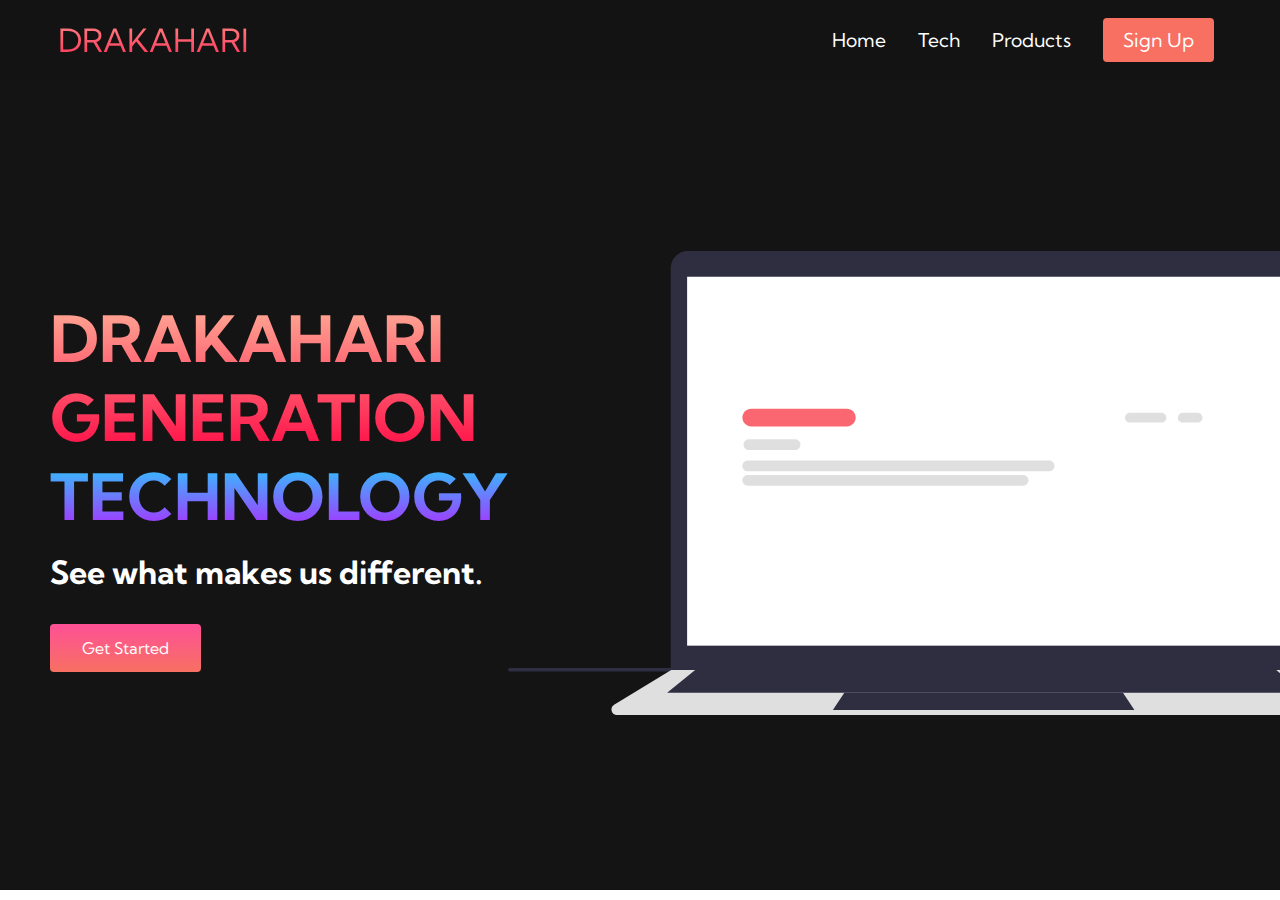
==== index.html @ 84c8d397 "Adding files from local" ====
<!DOCTYPE html>
<html lang="en">
<head>
    <meta charset="UTF-8">
    <meta name="viewport" content="width=device-width, initial-scale=1.0">
    <title>DRAKAHARI Website</title>
    <link rel="stylesheet" href="styles.css">
    <link rel="stylesheet" href="https://use.fontawesome.com/releases/v5.14.0/css/all.css"integrity="sha384-HzLeBuhoNPvSl5KYnjx0BT+WB0QEEqLprO+NBkkk5gbc67FTaL7XIGa2w1L0Xbgc" crossorigin="anonymous">
    <link href="https://fonts.googleapis.com/css2?family=Kumbh+Sans&display=swap" rel="stylesheet">
</head>
<body>
    <nav class="navbar">
        <div class="navbar__container">
            <a href="/" id="navbar__logo">
                <i class="fas fa-gem"></i>DRAKAHARI</a>
            <div class="navbar__toggle" id="mobile-menu">
                <span class="bar"></span>  
                <span class="bar"></span>  
                <span class="bar"></span>  
            </div>
            <ul class="navbar__menu">
                <li class="navbar__item">
                    <a href="/" class="navbar__links">Home</a>
                </li>
                <li class="navbar__item">
                    <a href="/tech.html" class="navbar__links">Tech</a>
                </li>
                <li class="navbar__item">
                    <a href="/" class="navbar__links">Products</a>
                </li>
                <li class="navbar__btn">
                    <a href="/" class="button">Sign Up</a>
                </li>
            </ul>
        </div>
    </nav>

    <div class="main">
<div class="main__container">
    <div class="main__content">
        <h1>DRAKAHARI GENERATION</h1>
        <h2>TECHNOLOGY</h2>
        <p>See what makes us different.</p>
        <button class="main__btn"><a href="/">Get Started</a></button>
    </div>
    <div class="main__img--container">
        <img src="images/pic1.svg" alt="pic" id="main__img">
    </div>
</div>

    </div>
    <script src="app.js"></script>
</body>
</html>
---- styles.css ----
* {
    box-sizing: border-box;
    margin: 0;
    padding: 0;
    font-family: 'Kumbh Sans', sans-serif;
}

.navbar {
    background: #131313;
    height: 80px;
    display: flex;
    justify-content: center;
    align-items: center;
    font-size: 1.2rem;
    position: sticky;
    top: 0;
    z-index: 999;
}

.navbar__container {
    display: flex;
    justify-content: space-between;
    height: 80px;
    z-index: 1;
    width: 100%;
    max-width: 1300px;
    margin: 0  auto;
    padding: 0 50px;
}

#navbar__logo {
    background-color: #ff8177;
    background-image: linear-gradient(to top, #ff0844 0%, #ffb199 100%);
    background-size: 100%;
    -webkit-background-clip: text;
    -moz-background-clip: text;
    -webkit-text-fill-color: transparent;
    -moz-text-fill-color: transparent;
    display: flex;
    align-items: center;
    cursor: pointer;
    text-decoration: none;
    font-size: 2rem;
}

.fa-gem {
    margin-right: 0.5rem;
}

.navbar__menu {
    display: flex;
    align-items: center;
    list-style: none;
    text-align: center;
}

.navbar_item {
    height: 80px;
}

.navbar__links {
    color: #fff;
    display: flex;
    align-items: center;
    justify-content: center;
    text-decoration: none;
    padding: 0 1rem;
    height: 100%;
}

.navbar__btn {
    display: flex;
    justify-content: center;
    align-items: center;
    padding: 0 1rem;
    width: 100%;
}

.button {
    display: flex;
    justify-content: center;
    align-items: center;
    text-decoration: none;
    padding: 10px 20px;
    height: 100%;
    width: 100%;
    border: none;
    outline: none;
    border-radius: 4px;
    background: #f77062;
    color: #fff;
}

.button:hover {
    background: #4837ff;
    transition: all 0.3s ease;
}

.navbar__links:hover {
    color: #f77062;
    transition: all 0.3s ease;
}

@media screen and (max-width: 960px) {
    .navbar__container {
        display: flex;
        justify-content: space-between;
        height: 80px;
        z-index: 1;
        width: 100%;
        max-width: 1300px;
        padding: 0;
    }

    .navbar__menu {
        display: grid;
        grid-template-columns: auto;
        margin: 0;
        width: 100%;
        position: absolute;
        top: -1000px;
        opacity: 0;
        transition: all 0.5s ease;
        height: 50vh;
        z-index: -1;
        background: #131313;
    }

    .navbar__menu.active {
        background: #131313;
        top: 100%;
        opacity: 1;
        transition: all 0.5s ease;
        z-index: 99;
        height: 50vh;
        font-size: 1.6rem;
    }

    #navbar__logo {
        padding-left: 25px;
    }

    .navbar__toggle .bar {
       width: 25px;
       height: 3px;
       margin: 5px auto;
       transition: all 0.3s ease-in-out;
       background: #fff;
    }

    .navbar__item {
        width: 100%;
    }

    .navbar__links {
        text-align: center;
        padding: 2rem;
        width: 100%;
        display: table;
    }

    #mobile-menu {
        position: absolute;
        top: 20%;
        right: 5%;
        transform: translate(5%, 20%);
    }

    .navbar__btn {
        padding-bottom: 2rem;
    }

    .button {
        display: flex;
        justify-content: center;
        align-items: center;
        width: 80%;
        margin: 0;
    }

    .navbar__toggle .bar {
        display: block;
        cursor: pointer;
    }

    #mobile-menu.is-active .bar:nth-child(2) {
        opacity: 0;
    }

    #mobile-menu.is-active .bar:nth-child(1) {
        transform: translateY(8px) rotate(45deg);
    }

    #mobile-menu.is-active .bar:nth-child(3) {
        transform: translateY(-8px) rotate(-45deg);
    }

    
}

.main {
    background-color: #141414;
}

.main__container {
    display: grid;
    grid-template-columns: 1fr 1fr;
    align-items: center;
    justify-self: center;
    margin: 0 auto;
    height: 90vh;
    background-color: #141414;
    z-index: 1;
    width: 100%;
    max-width: 1300px;
    padding: 0 50px;
}

.main__content h1 {
    font-size: 4rem;
    background-color: #ff8177;
    background-image: linear-gradient(to top, #ff0844 0%, #ffb199 100%);
    background-size: 100%;
    -webkit-background-clip: text;
    -moz-background-clip: text;
    -webkit-text-fill-color: transparent;
    -moz-text-fill-color: transparent;
}

.main__content h2 {
    font-size: 4rem;
    background-color: #ff8177;
    background-image: linear-gradient(to top, #b721ff 0%, #21d4fd 100%);
    background-size: 100%;
    -webkit-background-clip: text;
    -moz-background-clip: text;
    -webkit-text-fill-color: transparent;
    -moz-text-fill-color: transparent;
}

.main__content p {
    margin-top: 1rem;
    font-size: 2rem;
    font-weight: 700;
    color: #fff;
}

.main__btn {
    font-size: 1rem;
    background-image: linear-gradient(to top, #f77062 0%, #fe5196 100%);
    padding: 14px 32px;
    border: none;
    border-radius: 4px;
    color: #fff;
    margin-top: 2rem;
    cursor: pointer;
    position: relative;
    transition: all 0.35s;
    outline: none;

}

.main__btn a {
    position: relative;
    z-index: 2;
    color: #fff;
    text-decoration: none;


}

.main__btn:after {
    position: absolute;
    content: '';
    top: 0;
    left: 0;
    width: 0;
    height: 100%;
    background: #4837ff;
    transition: all 0.35s;
    border-radius: 4px;

}

.main__btn:hover {
    color: #fff;
}

.main__btn:hover:after {
    width: 100%;

}

.main__img--container {
    text-align: center;
}
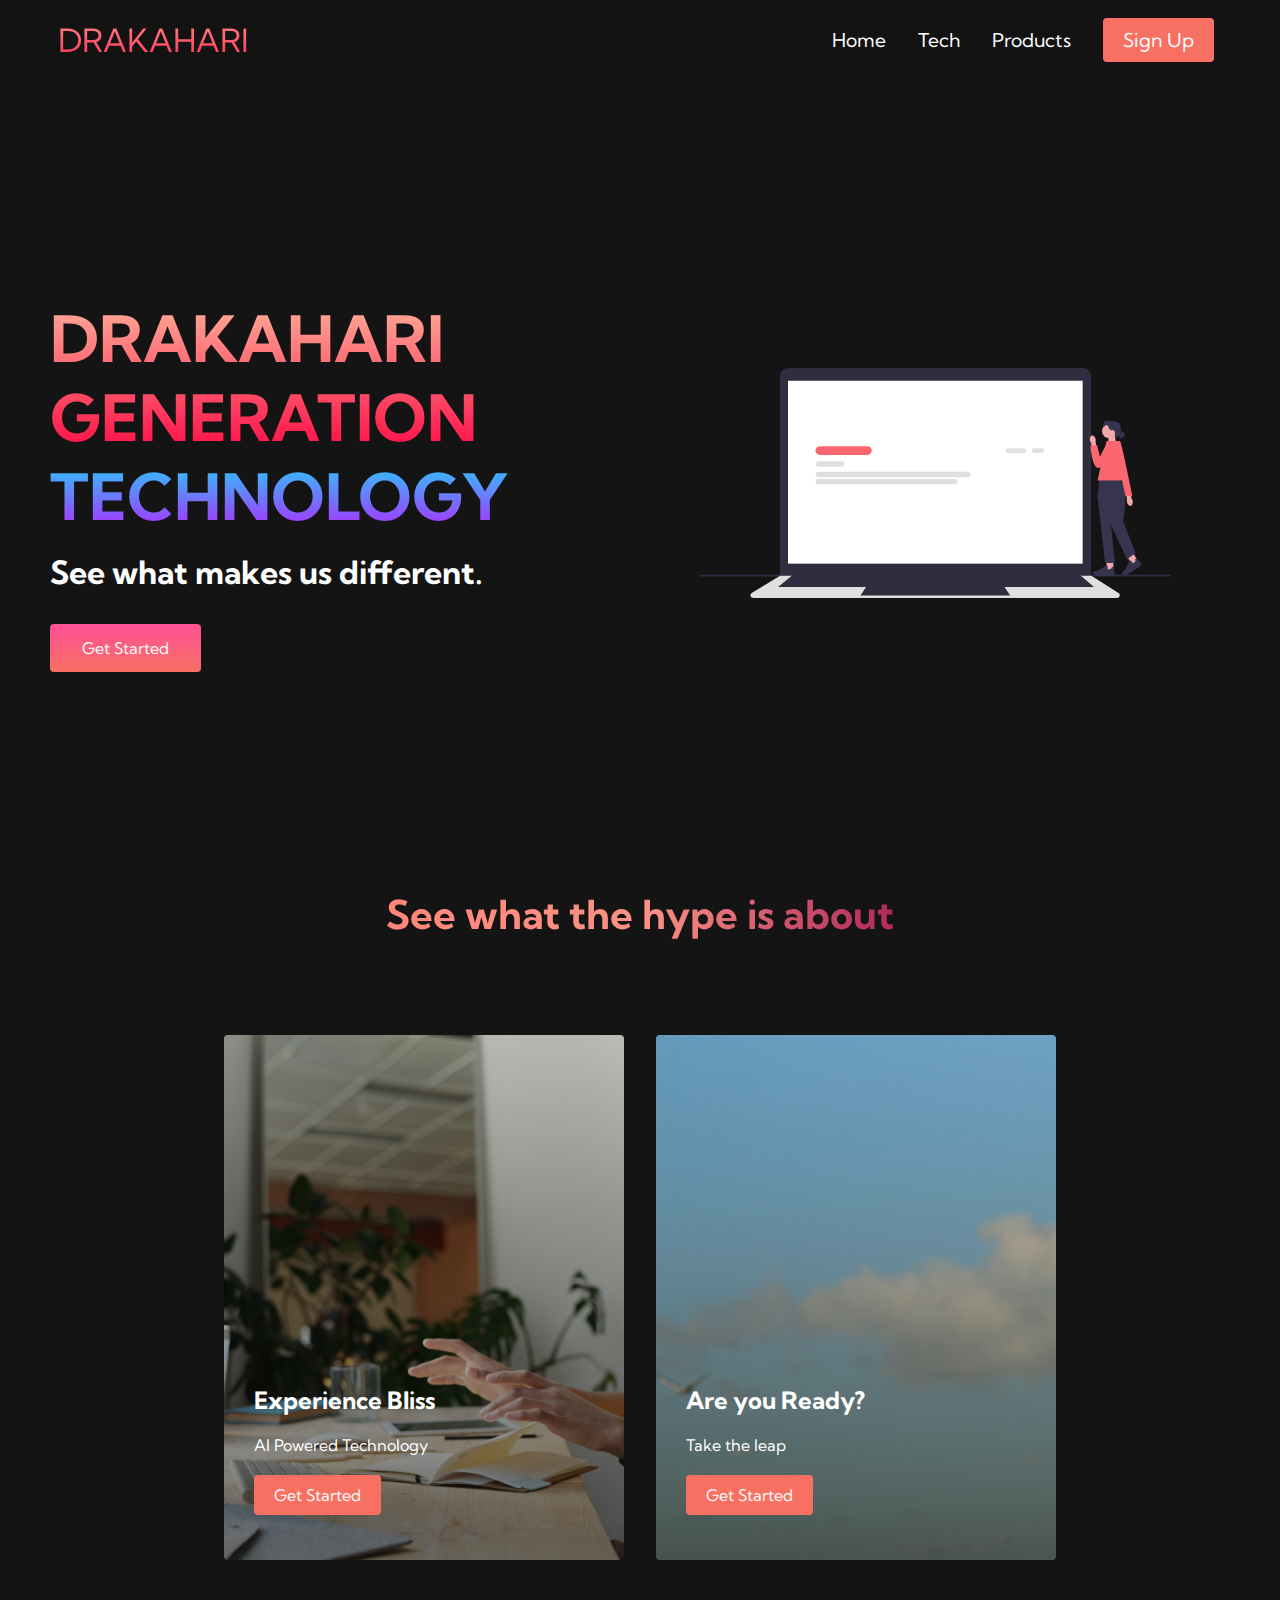
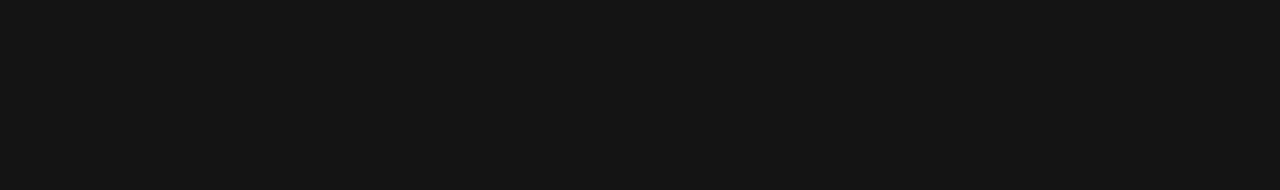
==== commit 64c39e14: "Updates CSS and html" ====
--- a/index.html
+++ b/index.html
@@ -44,10 +44,27 @@
         <button class="main__btn"><a href="/">Get Started</a></button>
     </div>
     <div class="main__img--container">
-        <img src="images/pic1.svg" alt="pic" id="main__img">
+        <img src="images/pic2.svg" alt="pic" id="main__img">
     </div>
 </div>
 
+
+<div class="services">
+    <h1>See what the hype is about</h1>
+
+    <div class="services__container">
+        <div class="services__card">
+           <h2>Experience Bliss</h2> 
+           <p>AI Powered Technology</p>
+           <button>Get Started</button>
+        </div>
+        <div class="services__card">
+            <h2>Are you Ready?</h2> 
+            <p>Take the leap</p>
+            <button>Get Started</button>
+         </div>
+    </div>
+</div>
     </div>
     <script src="app.js"></script>
 </body>
--- a/styles.css
+++ b/styles.css
@@ -295,20 +295,165 @@
     text-align: center;
 }
 
-
-
-
-
-
-
-
-
-
-
-
-
-
-
-
-
-
+#main__img {
+    height: 80%;
+    width: 80%;
+}
+
+@media screen and (max-width: 768px) {
+    .main__container {
+        display: grid;
+        grid-template-columns: auto;
+        align-items: center;
+        justify-self: center;
+        width: 100%;
+        margin: 0 auto;
+        height: 90vh;
+    }
+
+    .main__content {
+        text-align: center;
+        margin-bottom: 4rem;
+    }
+
+    .main__content h1 {
+        font-size: 2.5rem;
+        margin-top: 2rem;
+
+    }
+
+    .main__content h2 {
+        font-size: 3rem;
+    }
+
+    .main__content p {
+        margin-top: 1rem;
+        font-size: 1.5rem;
+    }
+}
+
+@media screen and (max-width: 480px) {
+    .main__content h1 {
+        font-size: 2rem;
+        margin-top: 3rem;
+
+    }
+
+    .main__content h2 {
+        font-size: 2rem;
+    }
+
+    .main__content p {
+        margin-top: 2rem;
+        font-size: 1.5rem;
+    }
+
+    .main_btn {
+        padding: 12px 36px;
+        margin: 2.5rem;
+
+    }
+}
+
+.services {
+    background: #141414;
+    display: flex;
+    flex-direction: column;
+    align-items: center;
+    height: 100vh;
+}
+
+.services h1 {
+    background-color: #ff8177;
+    background-image: linear-gradient(to right, #ff8177 0%, #ff867a 0%, #ff8c7f 21%, #f99185 52%, #cf556c 78%, #b12a5b 100%);
+    background-size: 100%;
+    margin-bottom: 5rem;
+    font-size: 2.5rem;
+    -webkit-background-clip: text;
+    -moz-background-clip: text;
+    -webkit-text-fill-color: transparent;
+    -moz-text-fill-color: transparent;
+}
+
+.services__container {
+    display: flex;
+    justify-content: center;
+    flex-wrap: wrap;
+
+}
+
+.services__card {
+    margin: 1rem;
+    height:525px;
+    width: 400px;
+    border-radius: 4px;
+    background-image: linear-gradient(to bottom, rgba(0,0,0,0) 0%, rgba(17, 17, 17, 0.6) 100%), url('/images/pic2.jpg');
+    background-size: cover;
+    position: relative;
+    color: #fff;
+
+}
+
+.services__card:nth-child(2) {
+    background-image: linear-gradient(to bottom, rgba(0,0,0,0) 0%, rgba(17, 17, 17, 0.6) 100%), url('/images/pic1.jpg');
+}
+
+.services h2 {
+    position: absolute;
+    top: 350px;
+    left: 30px;
+
+}
+.services__card p {
+    position: absolute;
+    top: 400px;
+    left: 30px;
+
+}
+
+.services__card button {
+    color: #fff;
+    padding: 10px 20px;
+    border: none;
+    outline: none;
+    border-radius: 4px;
+    background: #f77062;
+    position: absolute;
+    top: 440px;
+    left: 30px;
+    font-size: 1rem;
+    cursor: pointer;
+
+
+}
+.services__card:hover {
+    transform: scaled(1.075);
+    transition: 0.2s ease-in;
+    cursor: pointer;
+}
+@media screen and (max-width: 96px) {
+    .services {
+        height: 1600px;
+    }
+    .services h1 {
+        font-size: 2rem;
+        margin-top: 12rem;
+
+    }
+}
+@media screen and (max-width: 480px) {
+    .services {
+        height: 1400px;
+    }
+.services h1 {
+    font-size: 1.2rem;
+}
+.services__card {
+    width: 300px;
+}
+}
+
+
+
+
+
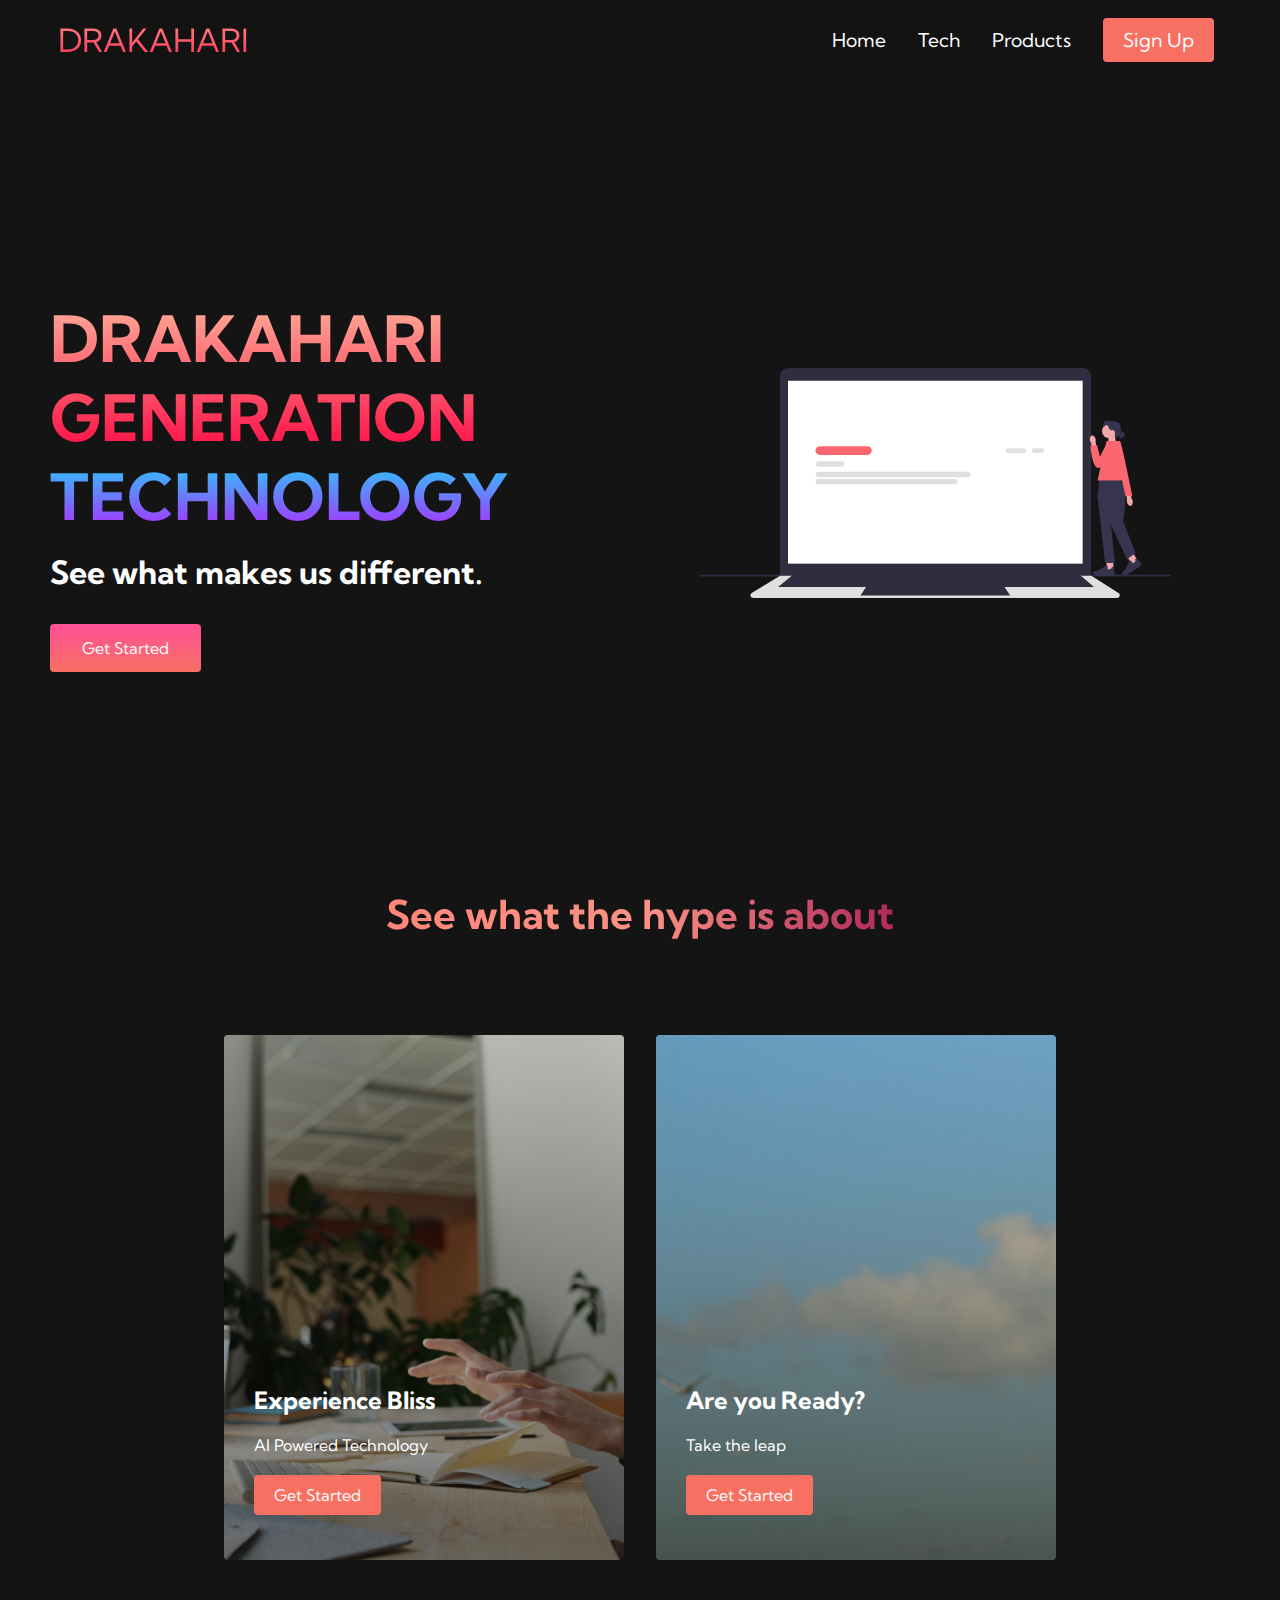
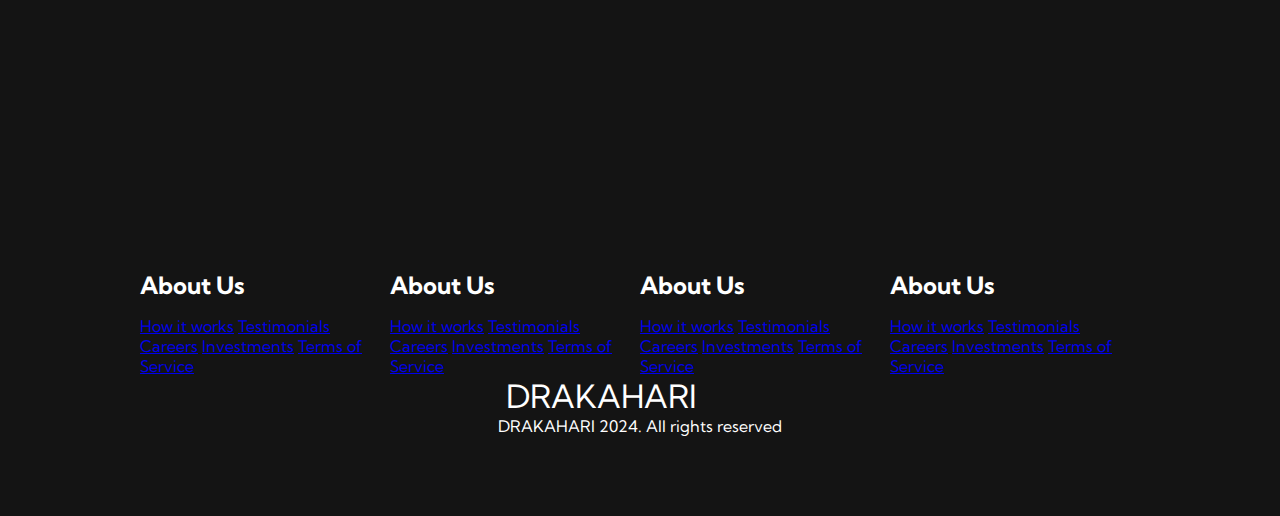
==== commit cbeff914: "all code entered" ====
--- a/index.html
+++ b/index.html
@@ -66,6 +66,73 @@
     </div>
 </div>
     </div>
+
+<div class="footer__container">
+    <div class="footer__links">
+        <div class="footer__link--wrapper">
+          <div class="footer__link--items">
+            <h2>About Us</h2>
+            <a href="/">How it works</a>
+            <a href="/">Testimonials</a>
+            <a href="/">Careers</a>
+            <a href="/">Investments</a>
+            <a href="/">Terms of Service</a>
+          </div>  
+          <div class="footer__link--items">
+            <h2>About Us</h2>
+            <a href="/">How it works</a>
+            <a href="/">Testimonials</a>
+            <a href="/">Careers</a>
+            <a href="/">Investments</a>
+            <a href="/">Terms of Service</a>
+          </div> 
+        </div>
+        <div class="footer__link--wrapper">
+            <div class="footer__link--items">
+              <h2>About Us</h2>
+              <a href="/">How it works</a>
+              <a href="/">Testimonials</a>
+              <a href="/">Careers</a>
+              <a href="/">Investments</a>
+              <a href="/">Terms of Service</a>
+            </div>  
+            <div class="footer__link--items">
+              <h2>About Us</h2>
+              <a href="/">How it works</a>
+              <a href="/">Testimonials</a>
+              <a href="/">Careers</a>
+              <a href="/">Investments</a>
+              <a href="/">Terms of Service</a>
+            </div> 
+          </div>
+    </div>
+    <div class="social_media">
+        <div class="social__media--wrap">
+            <div class="footer__logo">
+                <a href="/" id="footer__logo"><i class="fas fa-gem"></i>DRAKAHARI</a>
+            </div>
+            <p class="website__rights">DRAKAHARI 2024. All rights reserved</p>
+            <div class="social__icons">
+                <a href="/" class="social__icon--link" target="_blank">
+                    <i class="fab fa-facebook"></i>
+                </a>
+                <a href="/" class="social__icon--link" target="_blank">
+                    <i class="fab fa-instagram"></i>
+                </a>
+                <a href="/" class="social__icon--link" target="_blank">
+                    <i class="fab fa-twitter"></i>
+                </a>
+                <a href="/" class="social__icon--link" target="_blank">
+                    <i class="fab fa-linkedin"></i>
+                </a>
+                <a href="/" class="social__icon--link" target="_blank">
+                    <i class="fab fa-youtube"></i>
+                </a>
+            </div>
+        </div>
+    </div>
+</div>
+
     <script src="app.js"></script>
 </body>
 </html>
--- a/styles.css
+++ b/styles.css
@@ -455,5 +455,128 @@
 
 
 
-
-
+.footer__container {
+    background-color:#141414 ;
+    padding: 5rem 0;
+    display: flex;
+    flex-direction: column;
+    justify-content: center;
+    align-items: center;
+}
+
+#footer__logo {
+    color: #fff;
+    display: flex;
+    align-items: center;
+    cursor: pointer;
+    text-decoration: none;
+    font-size: 2rem;
+}
+
+.footer__links {
+    width: 100%;
+    max-width: 1000px;
+    display: flex;
+    justify-content: center;
+}
+
+.footer__link--wrapper {
+    display: flex;
+}
+.footer__link-items {
+    display: flex;
+    flex-direction: column;
+    align-items: flex-start;
+    margin: 16px;
+    text-align: left;
+    width: 160px;
+    box-sizing: border-box;
+}
+
+.footer__link--items h2 {
+    margin-bottom: 16px;
+}
+
+.footer__link--items > h2 {
+    color: #fff;
+}
+
+.footer__link--itmes a {
+    color: #fff;
+    text-decoration: none;
+    margin-bottom: 0.5rem;
+}
+.footer__link--items a:hover {
+    color: #e9e9e9;
+    transition: 0.3s ease-out;
+}
+
+.social__icon--link {
+    color: #fff;
+    font-size: 24px;
+}
+
+.social__media {
+    max-width: 1000px;
+    width: 100%;
+}
+
+.social_media--wrap {
+  display: flex;
+  justify-content: space-between;
+  align-items: center;  
+  width: 90%;
+  max-width: 1000px;
+  margin: 40px auto 0 auto;
+}
+
+.social__icons {
+    display: flex;
+    justify-content: space-between;
+    align-items: center;
+    width: 240px;
+}
+
+.social__logo {
+    color: #fff;
+    justify-self: flex-start;
+    margin-left: 20px;
+    cursor: pointer;
+    text-decoration: none;
+    font-size: 2rem;
+    display: flex;
+    align-items: center;
+    margin-bottom: 16px;
+}
+
+.website__rights {
+    color: #fff;
+}
+
+@media screen and (max-width: 820px) {
+    .footer__links {
+        padding-top: 2rem;
+    }
+
+    #footer__logo {
+        margin-bottom: 2rem;
+    }
+    .website__rights {
+        margin-bottom: 2rem;
+    }
+
+    .footer__link--wrapper {
+        flex-direction: column;
+    }
+
+    .social__media--wrap {
+        flex-direction: column;
+    }
+}
+@media screen and (max-width: 480px) {
+    .footer__link--items {
+        margin: o;
+        padding: 10px;
+        width: 100%;
+    }
+}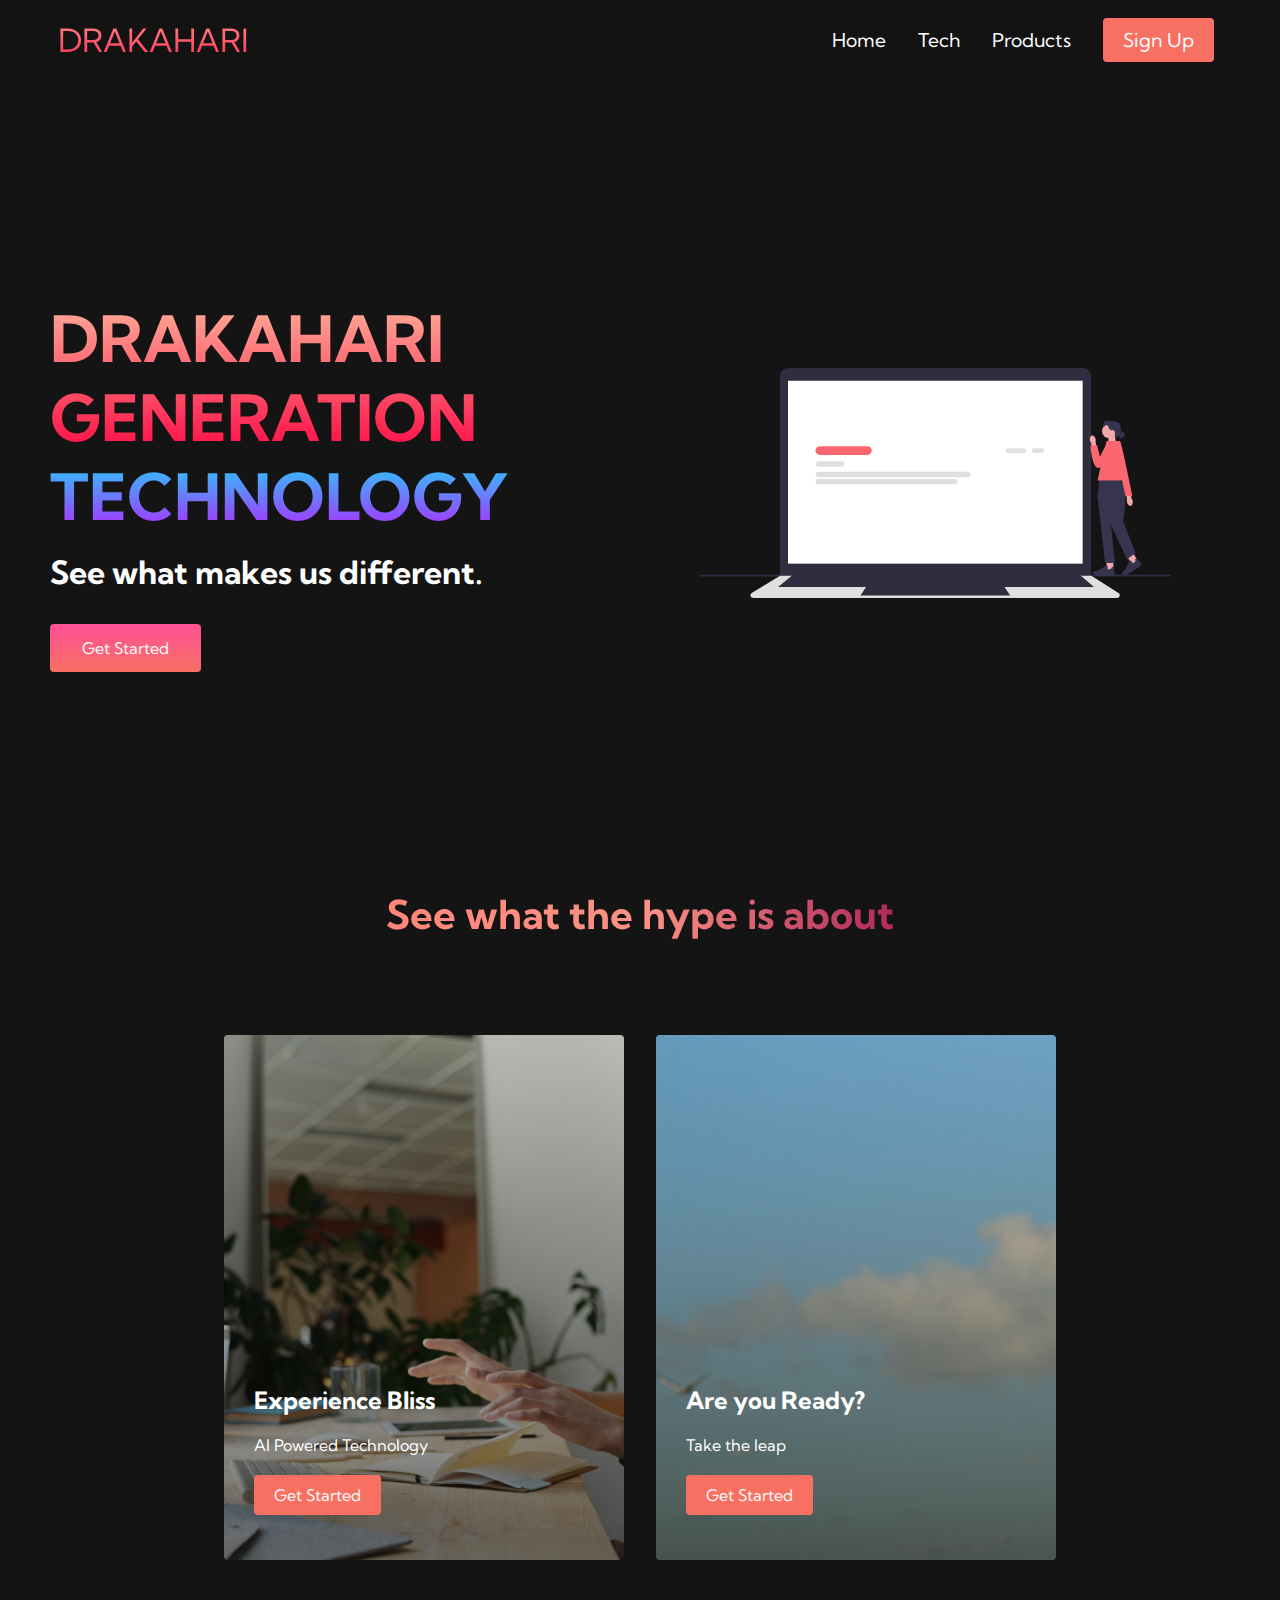
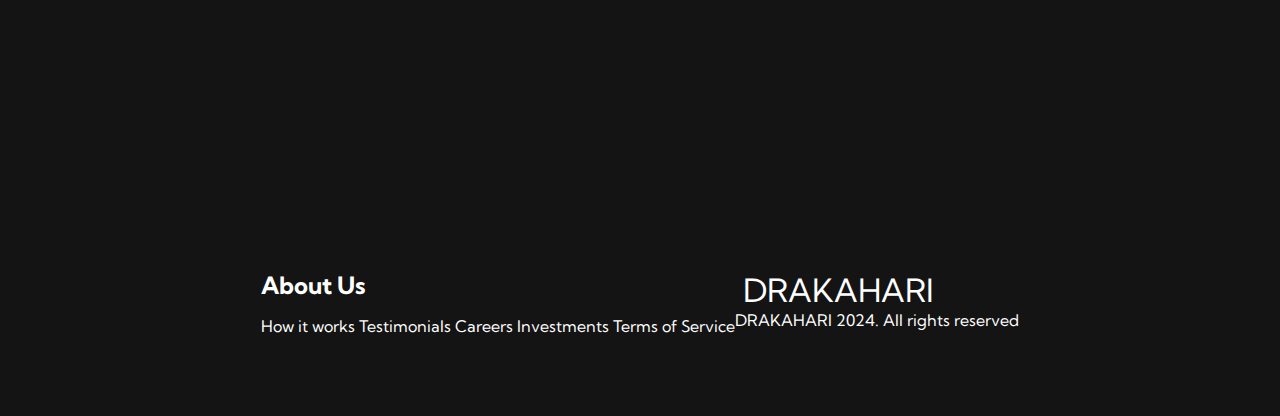
==== commit 59d0d67c: "cleaing up typos" ====
--- a/index.html
+++ b/index.html
@@ -78,33 +78,8 @@
             <a href="/">Investments</a>
             <a href="/">Terms of Service</a>
           </div>  
-          <div class="footer__link--items">
-            <h2>About Us</h2>
-            <a href="/">How it works</a>
-            <a href="/">Testimonials</a>
-            <a href="/">Careers</a>
-            <a href="/">Investments</a>
-            <a href="/">Terms of Service</a>
-          </div> 
-        </div>
-        <div class="footer__link--wrapper">
-            <div class="footer__link--items">
-              <h2>About Us</h2>
-              <a href="/">How it works</a>
-              <a href="/">Testimonials</a>
-              <a href="/">Careers</a>
-              <a href="/">Investments</a>
-              <a href="/">Terms of Service</a>
-            </div>  
-            <div class="footer__link--items">
-              <h2>About Us</h2>
-              <a href="/">How it works</a>
-              <a href="/">Testimonials</a>
-              <a href="/">Careers</a>
-              <a href="/">Investments</a>
-              <a href="/">Terms of Service</a>
-            </div> 
-          </div>
+          
+          
     </div>
     <div class="social_media">
         <div class="social__media--wrap">
--- a/styles.css
+++ b/styles.css
@@ -54,7 +54,7 @@
     text-align: center;
 }
 
-.navbar_item {
+.navbar__item {
     height: 80px;
 }
 
@@ -427,7 +427,7 @@
 
 }
 .services__card:hover {
-    transform: scaled(1.075);
+    transform: scale(1.075);
     transition: 0.2s ease-in;
     cursor: pointer;
 }
@@ -501,7 +501,7 @@
     color: #fff;
 }
 
-.footer__link--itmes a {
+.footer__link--items a {
     color: #fff;
     text-decoration: none;
     margin-bottom: 0.5rem;
@@ -575,7 +575,7 @@
 }
 @media screen and (max-width: 480px) {
     .footer__link--items {
-        margin: o;
+        margin: 0;
         padding: 10px;
         width: 100%;
     }
